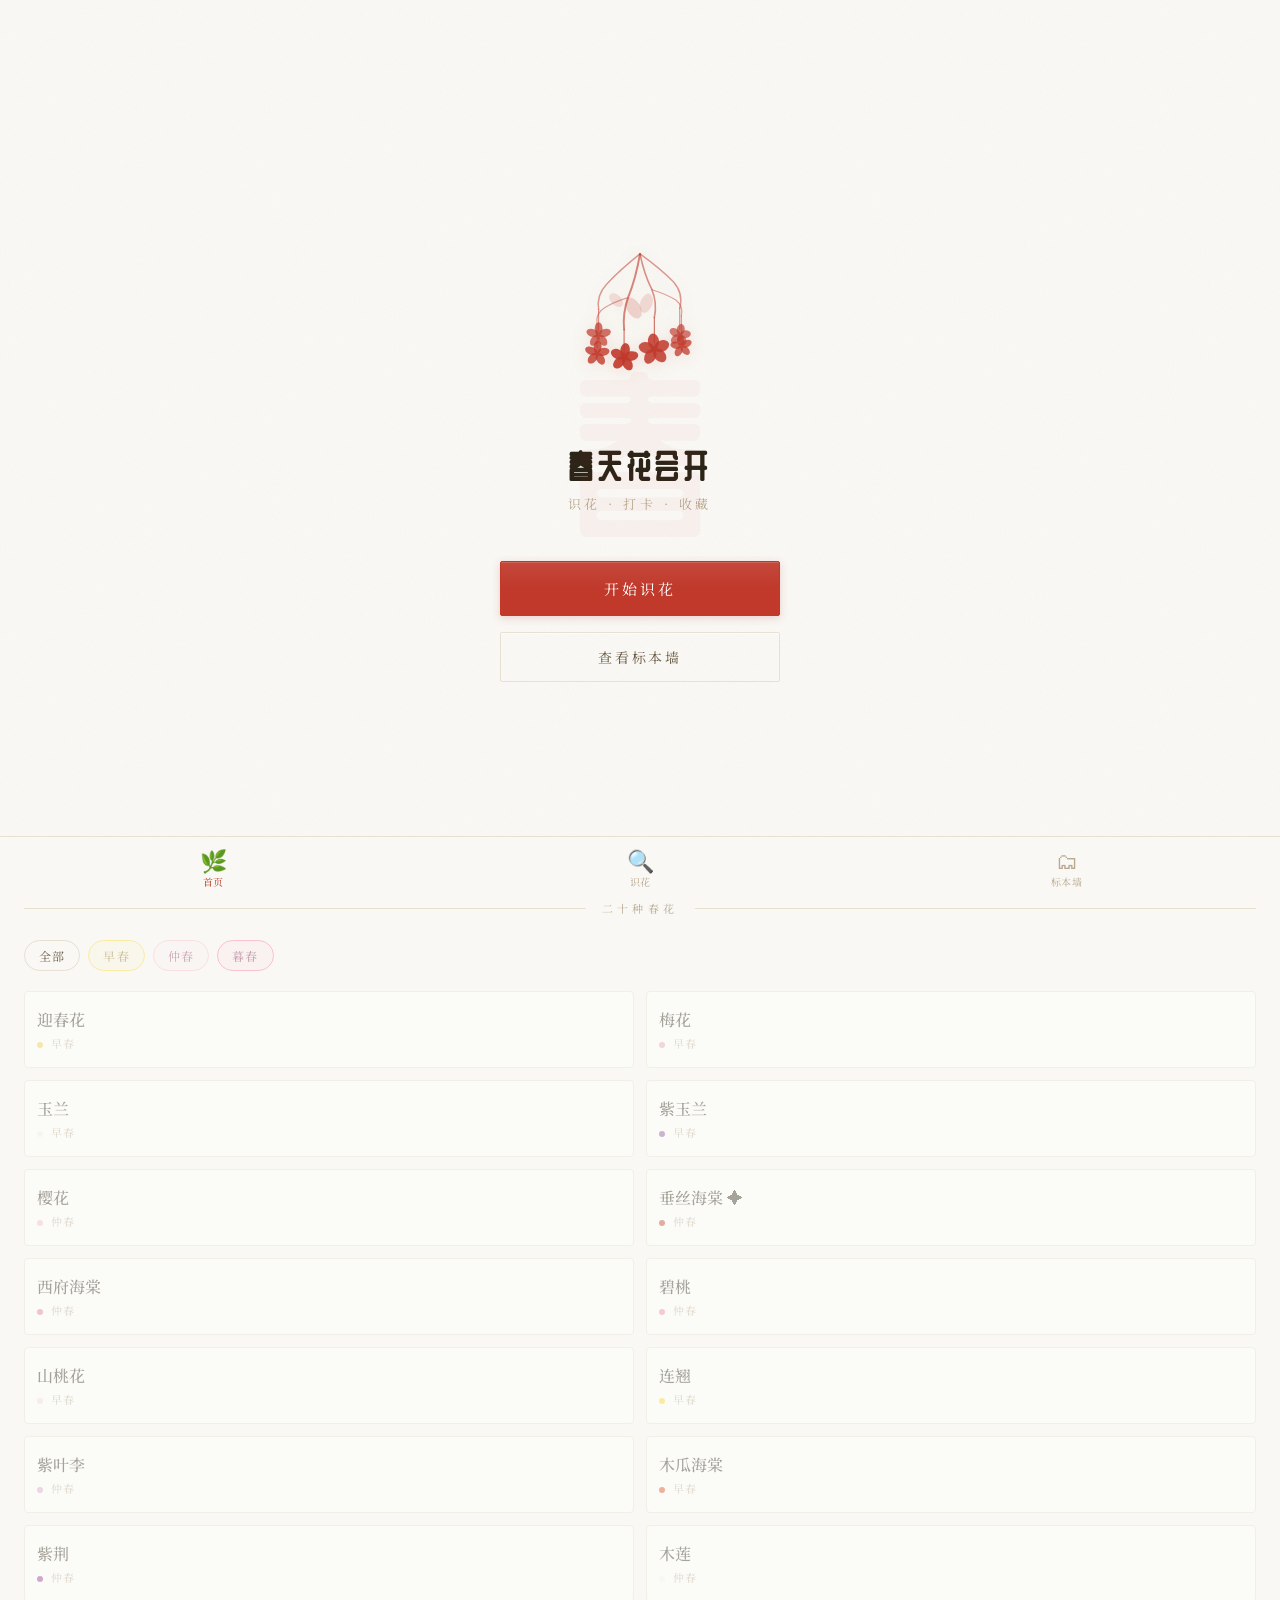
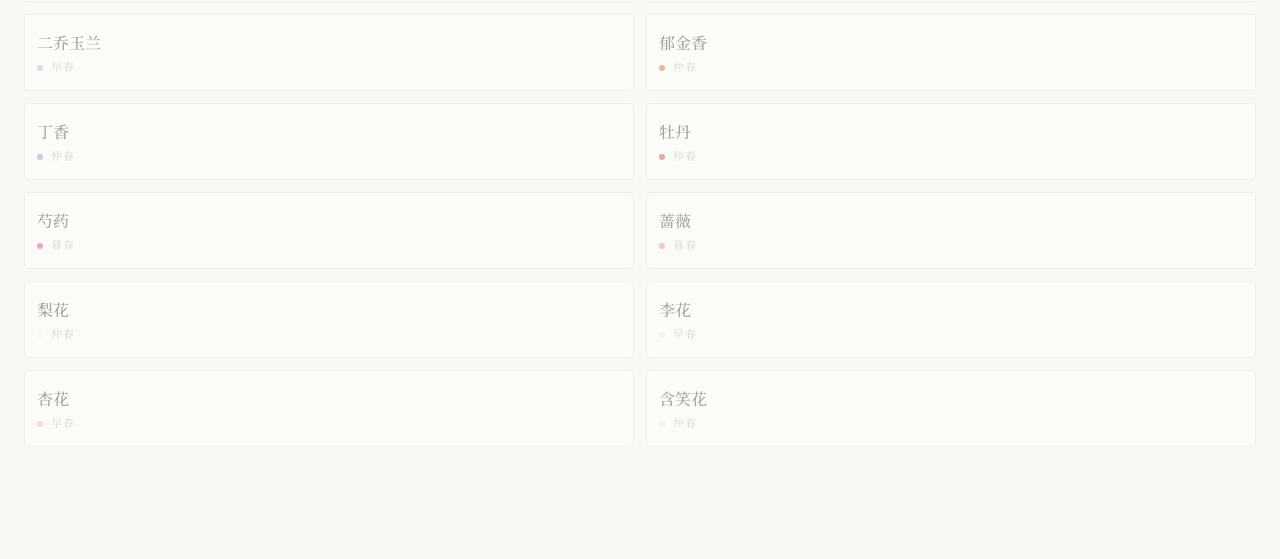
==== index.html @ 8986d491 "feat: PWA 支持 - manifest.json、service worker、图标规范" ====
<!DOCTYPE html>
<html lang="zh-CN">
<head>
  <meta charset="UTF-8">
  <meta name="viewport" content="width=device-width, initial-scale=1.0, maximum-scale=1.0, user-scalable=no">
  <meta name="theme-color" content="#F9F8F4">
  <meta name="apple-mobile-web-app-capable" content="yes">
  <meta name="apple-mobile-web-app-status-bar-style" content="default">
  <meta name="apple-mobile-web-app-title" content="二十四番">
  <meta name="application-name" content="二十四番">
  <meta name="mobile-web-app-capable" content="yes">
  <link rel="manifest" href="manifest.json">
  <link rel="apple-touch-icon" href="icons/icon-152.png">
  <link rel="apple-touch-icon" sizes="152x152" href="icons/icon-152.png">
  <link rel="apple-touch-icon" sizes="192x192" href="icons/icon-192.png">
  <link rel="icon" type="image/png" sizes="192x192" href="icons/icon-192.png">
  <link rel="icon" type="image/png" sizes="512x512" href="icons/icon-512.png">
  <title>二十四番</title>
  <link rel="stylesheet" href="styles/main.css">
  <script defer src="https://cloud.umami.is/script.js" data-website-id="66c2d899-3318-4ef9-ae7c-e3d984590244"></script>
</head>
<body>

  <!-- 加载页 -->
  <div id="loading-screen" class="loading-screen">
    <div id="loading-hero-svg"></div>
    <div class="loading-title">春天花会开</div>
    <div class="loading-sub">识花 · 打卡 · 收藏</div>
  </div>

  <!-- 弹窗遮罩 -->
  <div id="modal-overlay" class="modal-overlay">
    <div class="modal-sheet" id="modal-content">
    </div>
  </div>

  <!-- ===== 首页 ===== -->
  <div id="page-home" class="page active">

    <!-- Hero -->
    <div class="hero-section">
      <div class="hero-bg-text">春</div>
      <div class="hero-logo" id="hero-svg-wrap"></div>
      <h1 class="hero-title">春天花会开</h1>
      <p class="hero-subtitle">识花 · 打卡 · 收藏</p>
      <div class="hero-cta">
        <button class="btn-primary" onclick="startQuiz()">开始识花</button>
        <button class="btn-secondary" onclick="navigateTo('collection')">查看标本墙</button>
      </div>
    </div>

    <!-- 花卉速览 -->
    <div class="home-intro">
      <div class="section-divider">
        <span class="section-label">二十种春花</span>
      </div>

      <!-- 时期筛选 -->
      <div class="period-tags">
        <span class="period-tag early active" data-period="all" style="border-color:var(--border);color:var(--ink-light);background:transparent">全部</span>
        <span class="period-tag early active" data-period="early">早春</span>
        <span class="period-tag mid" data-period="mid">仲春</span>
        <span class="period-tag late" data-period="late">暮春</span>
      </div>

      <!-- 花卉卡片列表 -->
      <div class="flower-preview-list" id="flower-preview-list">
      </div>
    </div>

  </div>

  <!-- ===== 识别页 ===== -->
  <div id="page-quiz" class="page">

    <div class="quiz-header">
      <div class="quiz-header-title">识花向导</div>
      <div class="quiz-header-sub">根据特征，逐步锁定你遇见的花</div>
    </div>

    <div class="quiz-body" id="quiz-body">
      <div class="empty-hint">
        <div style="font-size:48px;margin-bottom:16px">🌸</div>
        点击首页「开始识花」开始
      </div>
    </div>

  </div>

  <!-- ===== 标本墙 ===== -->
  <div id="page-collection" class="page">

    <div class="collection-header">
      <div>
        <div class="collection-title">博物标本墙</div>
        <div class="collection-count">已遇见 <span id="unlocked-count">0</span> / 24 种春花</div>
      </div>
      <button class="ach-entry-btn" onclick="openAchievementsPanel()">
        <span>🏆</span><span>成就</span>
      </button>
    </div>

    <!-- 时期筛选 -->
    <div class="filter-bar">
      <button class="filter-btn active" data-filter="all" onclick="setCollectionFilter('all')">全部</button>
      <button class="filter-btn" data-filter="early" onclick="setCollectionFilter('early')">早春</button>
      <button class="filter-btn" data-filter="mid" onclick="setCollectionFilter('mid')">仲春</button>
      <button class="filter-btn" data-filter="late" onclick="setCollectionFilter('late')">暮春</button>
    </div>

    <!-- 标本格子墙 -->
    <div class="collection-grid" id="collection-grid">
    </div>

    <!-- PPBC 鸣谢 -->
    <div class="ppbc-credit">
      <div class="ppbc-credit-text">
        花卉图片来自 <a href="https://ppbc.iplant.cn" target="_blank" rel="noopener">中国植物图像库 PPBC</a>
      </div>
      <div class="ppbc-credit-authors">
        图片捐献者：李光敏、朱鑫鑫、宋鼎、薛凯、赵宏、周繇、刘军、徐晔春、刘冰 等
      </div>
      <div class="ppbc-credit-maker">Made with care by <span style="font-family:'Noto Serif SC',serif;letter-spacing:0.1em">luvlua</span></div>
    </div>

  </div>

  <!-- ===== 底部导航 ===== -->
  <nav class="nav-bar">
    <button class="nav-item active" data-page="home">
      <span class="nav-icon">🌿</span>
      <span class="nav-label">首页</span>
    </button>
    <button class="nav-item" data-page="quiz">
      <span class="nav-icon">🔍</span>
      <span class="nav-label">识花</span>
    </button>
    <button class="nav-item" data-page="collection">
      <span class="nav-icon">🗂</span>
      <span class="nav-label">标本墙</span>
    </button>
  </nav>

  <script src="data/flowers.js"></script>
  <script src="data/quiz.js"></script>
  <script src="data/achievements.js"></script>
  <script src="js/svgs.js"></script>
  <script src="js/app.js"></script>
  <script>
    if ('serviceWorker' in navigator) {
      window.addEventListener('load', () => {
        navigator.serviceWorker.register('/sw.js').catch(() => {});
      });
    }
  </script>

  <script>
    // 加载页 hero SVG
    document.getElementById('loading-hero-svg').innerHTML = createHeroSVG(true);
  </script>

</body>
</html>
---- styles/main.css ----
@import url('https://fonts.googleapis.com/css2?family=Noto+Serif+SC:wght@300;400;500;600&family=ZCOOL+QingKe+HuangYou&display=swap');

:root {
  --bg: #F9F8F4;
  --accent: #C0392B;
  --accent-light: #E8739A;
  --ink: #2C2416;
  --ink-light: #6B5B45;
  --ink-faint: #B8A990;
  --card-bg: #FFFFFF;
  --border: #E8E0D0;
  --spring-early: #F9D923;
  --spring-mid: #FFB7C5;
  --spring-late: #FF6B9D;
  --transition: 300ms ease;
}

* {
  margin: 0;
  padding: 0;
  box-sizing: border-box;
  -webkit-tap-highlight-color: transparent;
}

html, body {
  width: 100%;
  overflow-x: hidden;
  background: var(--bg);
  color: var(--ink);
  font-family: 'Noto Serif SC', 'Songti SC', 'SimSun', serif;
  min-height: 100vh;
}

/* 纸质纹理 */
body::before {
  content: '';
  position: fixed;
  inset: 0;
  background-image:
    url("data:image/svg+xml,%3Csvg xmlns='http://www.w3.org/2000/svg' width='300' height='300'%3E%3Cfilter id='noise'%3E%3CfeTurbulence type='fractalNoise' baseFrequency='0.65' numOctaves='3' stitchTiles='stitch'/%3E%3CfeColorMatrix type='saturate' values='0'/%3E%3C/filter%3E%3Crect width='300' height='300' filter='url(%23noise)' opacity='0.04'/%3E%3C/svg%3E");
  pointer-events: none;
  z-index: 0;
  opacity: 0.6;
}

/* ===== PAGES ===== */
.page {
  display: none;
  min-height: 100vh;
  animation: fadeIn var(--transition);
}

.page.active {
  display: block;
}

@keyframes fadeIn {
  from { opacity: 0; transform: translateY(8px); }
  to { opacity: 1; transform: translateY(0); }
}

/* ===== NAV ===== */
.nav-bar {
  position: fixed;
  bottom: 0;
  left: 0;
  right: 0;
  height: 64px;
  background: rgba(249, 248, 244, 0.95);
  backdrop-filter: blur(12px);
  border-top: 1px solid var(--border);
  display: flex;
  align-items: stretch;
  z-index: 100;
}

.nav-item {
  flex: 1;
  display: flex;
  flex-direction: column;
  align-items: center;
  justify-content: center;
  gap: 3px;
  cursor: pointer;
  color: var(--ink-faint);
  transition: color var(--transition);
  padding: 8px 0;
  border: none;
  background: none;
  font-family: inherit;
}

.nav-item.active {
  color: var(--accent);
}

.nav-icon {
  font-size: 22px;
  line-height: 1;
}

.nav-label {
  font-size: 10px;
  letter-spacing: 0.05em;
}

/* ===== HOME PAGE ===== */
#page-home {
  padding-bottom: 80px;
}

.hero-section {
  min-height: 100vh;
  display: flex;
  flex-direction: column;
  align-items: center;
  justify-content: center;
  padding: 60px 32px 40px;
  position: relative;
  overflow: hidden;
}

.hero-bg-text {
  position: absolute;
  font-size: 180px;
  color: rgba(192, 57, 43, 0.04);
  font-family: 'ZCOOL QingKe HuangYou', serif;
  user-select: none;
  pointer-events: none;
  line-height: 1;
  top: 50%;
  left: 50%;
  transform: translate(-50%, -50%);
  white-space: nowrap;
}

.hero-logo {
  margin-bottom: 32px;
}

.hero-title {
  font-size: 32px;
  font-weight: 600;
  letter-spacing: 0.15em;
  color: var(--ink);
  text-align: center;
  margin-bottom: 12px;
  font-family: 'ZCOOL QingKe HuangYou', 'Noto Serif SC', serif;
}

.hero-subtitle {
  font-size: 13px;
  color: var(--ink-faint);
  letter-spacing: 0.3em;
  text-align: center;
  margin-bottom: 48px;
}

.hero-cta {
  display: flex;
  gap: 16px;
  flex-direction: column;
  width: 100%;
  max-width: 280px;
}

.btn-primary {
  background: var(--accent);
  color: white;
  border: 1.5px solid var(--accent);
  padding: 16px 32px;
  font-size: 15px;
  letter-spacing: 0.2em;
  font-family: 'Noto Serif SC', serif;
  cursor: pointer;
  border-radius: 2px;
  transition: all var(--transition);
  text-align: center;
  box-shadow: inset 0 1px 0 rgba(255,255,255,0.15), 0 2px 8px rgba(192,57,43,0.2);
  position: relative;
  overflow: hidden;
}

.btn-primary::after {
  content: '';
  position: absolute;
  inset: 0;
  background: linear-gradient(180deg, rgba(255,255,255,0.08) 0%, transparent 50%);
  pointer-events: none;
}

.btn-primary:active {
  opacity: 0.85;
  transform: scale(0.98);
  box-shadow: 0 1px 2px rgba(192,57,43,0.2);
}

.btn-secondary {
  background: transparent;
  color: var(--ink-light);
  border: 1px solid var(--border);
  padding: 14px 32px;
  font-size: 14px;
  letter-spacing: 0.2em;
  font-family: 'Noto Serif SC', serif;
  cursor: pointer;
  border-radius: 2px;
  transition: all var(--transition);
  text-align: center;
  box-shadow: inset 0 1px 0 rgba(255,255,255,0.6);
}

.btn-secondary:active {
  background: var(--border);
}

.home-intro {
  padding: 0 24px 32px;
}

.section-divider {
  display: flex;
  align-items: center;
  gap: 16px;
  margin-bottom: 24px;
}

.section-divider::before,
.section-divider::after {
  content: '';
  flex: 1;
  height: 1px;
  background: var(--border);
}

.section-label {
  font-size: 11px;
  letter-spacing: 0.4em;
  color: var(--ink-faint);
}

.period-tags {
  display: flex;
  gap: 8px;
  flex-wrap: wrap;
  margin-bottom: 20px;
}

.period-tag {
  padding: 6px 14px;
  border-radius: 20px;
  font-size: 12px;
  letter-spacing: 0.1em;
  border: 1px solid;
  cursor: pointer;
  transition: all var(--transition);
}

.period-tag.early {
  color: #8B6914;
  border-color: #F9D923;
  background: rgba(249, 217, 35, 0.1);
}

.period-tag.mid {
  color: #8B3060;
  border-color: #FFB7C5;
  background: rgba(255, 183, 197, 0.1);
}

.period-tag.late {
  color: #7B1547;
  border-color: #FF6B9D;
  background: rgba(255, 107, 157, 0.1);
}

.period-tag.active {
  opacity: 1;
}

.period-tag:not(.active) {
  opacity: 0.4;
}

.flower-preview-list {
  display: grid;
  grid-template-columns: 1fr 1fr;
  gap: 12px;
}

.flower-preview-card {
  background: var(--card-bg);
  border: 1px solid var(--border);
  border-radius: 4px;
  padding: 16px 12px;
  cursor: pointer;
  transition: all var(--transition);
  position: relative;
  overflow: hidden;
}

.flower-preview-card::before {
  content: '';
  position: absolute;
  top: 0;
  left: 0;
  right: 0;
  height: 3px;
  background: var(--flower-color, var(--accent));
  opacity: 0;
  transition: opacity var(--transition);
}

.flower-preview-card:active {
  transform: scale(0.97);
}

.flower-preview-card:active::before {
  opacity: 1;
}

.flower-preview-name {
  font-size: 16px;
  font-weight: 500;
  margin-bottom: 4px;
  color: var(--ink);
}

.flower-preview-period {
  font-size: 11px;
  color: var(--ink-faint);
  letter-spacing: 0.1em;
}

.flower-preview-dot {
  width: 6px;
  height: 6px;
  border-radius: 50%;
  background: var(--flower-color, var(--ink-faint));
  display: inline-block;
  margin-right: 4px;
  vertical-align: middle;
}

.flower-preview-locked {
  opacity: 0.4;
}

.flower-preview-unlocked .flower-preview-name {
  color: var(--accent);
}

/* ===== QUIZ PAGE ===== */
#page-quiz {
  padding-bottom: 80px;
}

.quiz-header {
  padding: 56px 24px 24px;
  text-align: center;
  border-bottom: 1px solid var(--border);
  margin-bottom: 0;
}

.quiz-header-title {
  font-size: 18px;
  font-weight: 500;
  letter-spacing: 0.15em;
  color: var(--ink);
  margin-bottom: 6px;
}

.quiz-header-sub {
  font-size: 12px;
  color: var(--ink-faint);
  letter-spacing: 0.2em;
}

.quiz-body {
  padding: 32px 24px;
}

.quiz-progress {
  display: flex;
  gap: 4px;
  margin-bottom: 32px;
  justify-content: center;
}

.quiz-progress-dot {
  width: 6px;
  height: 6px;
  border-radius: 50%;
  background: var(--border);
  transition: background var(--transition);
}

.quiz-progress-dot.done {
  background: var(--accent);
}

.quiz-question-wrap {
  animation: slideUp 300ms ease;
}

@keyframes slideUp {
  from { opacity: 0; transform: translateY(16px); }
  to { opacity: 1; transform: translateY(0); }
}

.quiz-step-num {
  font-size: 11px;
  color: var(--accent);
  letter-spacing: 0.3em;
  margin-bottom: 12px;
}

.quiz-question {
  font-size: 20px;
  font-weight: 400;
  line-height: 1.6;
  color: var(--ink);
  margin-bottom: 28px;
  letter-spacing: 0.05em;
}

.quiz-options {
  display: flex;
  flex-direction: column;
  gap: 10px;
}

.quiz-option {
  background: var(--card-bg);
  border: 1px solid var(--border);
  border-radius: 4px;
  padding: 16px 18px;
  cursor: pointer;
  transition: all var(--transition);
  text-align: left;
  font-family: 'Noto Serif SC', serif;
  font-size: 14px;
  color: var(--ink-light);
  line-height: 1.5;
  letter-spacing: 0.03em;
  width: 100%;
}

.quiz-option:active {
  background: rgba(192, 57, 43, 0.06);
  border-color: var(--accent);
  color: var(--accent);
}

.quiz-option-icon {
  display: inline-block;
  width: 20px;
  height: 20px;
  border-radius: 50%;
  border: 1px solid var(--border);
  font-size: 11px;
  text-align: center;
  line-height: 20px;
  margin-right: 10px;
  color: var(--ink-faint);
  flex-shrink: 0;
}

.quiz-option-content {
  display: flex;
  align-items: flex-start;
  gap: 0;
}

.quiz-back-btn {
  margin-top: 24px;
  background: none;
  border: none;
  color: var(--ink-faint);
  font-size: 13px;
  cursor: pointer;
  font-family: 'Noto Serif SC', serif;
  letter-spacing: 0.1em;
  padding: 8px 0;
  display: flex;
  align-items: center;
  gap: 6px;
}

/* ===== RESULT CARD ===== */
.result-card {
  animation: slideUp 300ms ease;
  padding: 0 24px 32px;
}

.result-flower-hero {
  background: var(--card-bg);
  border: 1px solid var(--border);
  border-radius: 6px;
  padding: 32px 24px;
  margin-bottom: 16px;
  text-align: center;
  position: relative;
  overflow: hidden;
}

.result-flower-hero::after {
  content: '';
  position: absolute;
  bottom: 0;
  left: 0;
  right: 0;
  height: 4px;
  background: var(--result-color, var(--accent));
}

.result-svg-wrap {
  margin: 0 auto 20px;
  width: 120px;
  height: 120px;
}

.result-name {
  font-size: 28px;
  font-weight: 600;
  color: var(--ink);
  letter-spacing: 0.2em;
  margin-bottom: 8px;
  font-family: 'ZCOOL QingKe HuangYou', serif;
}

.result-period-badge {
  display: inline-block;
  padding: 3px 12px;
  border-radius: 20px;
  font-size: 11px;
  letter-spacing: 0.15em;
  border: 1px solid;
  margin-bottom: 20px;
}

.result-story {
  font-size: 14px;
  line-height: 1.9;
  color: var(--ink-light);
  text-align: left;
}

.result-actions {
  display: flex;
  flex-direction: column;
  gap: 10px;
}

.btn-checkin {
  background: var(--accent);
  color: white;
  border: none;
  padding: 16px;
  font-size: 15px;
  letter-spacing: 0.2em;
  font-family: 'Noto Serif SC', serif;
  cursor: pointer;
  border-radius: 2px;
  transition: all var(--transition);
  width: 100%;
}

.btn-checkin.checked {
  background: #6B5B45;
}

.btn-checkin:active {
  opacity: 0.85;
}

.btn-restart {
  background: transparent;
  color: var(--ink-light);
  border: 1px solid var(--border);
  padding: 14px;
  font-size: 14px;
  letter-spacing: 0.15em;
  font-family: 'Noto Serif SC', serif;
  cursor: pointer;
  border-radius: 2px;
  transition: all var(--transition);
  width: 100%;
}

/* ===== COLLECTION WALL ===== */
#page-collection {
  padding-bottom: 80px;
  background: var(--bg);
}

.collection-header {
  padding: 56px 20px 16px;
  border-bottom: none;
  display: flex;
  align-items: flex-end;
  justify-content: space-between;
  gap: 12px;
}

.collection-title {
  font-size: 22px;
  font-weight: 400;
  letter-spacing: 0.25em;
  color: var(--ink);
  margin-bottom: 4px;
  font-family: 'Noto Serif SC', serif;
}

.collection-count {
  font-size: 11px;
  color: var(--ink-faint);
  letter-spacing: 0.12em;
  font-family: 'Noto Serif SC', serif;
}

.collection-count span {
  color: var(--accent);
  font-weight: 500;
}

.collection-grid {
  display: grid;
  grid-template-columns: repeat(3, 1fr);
  gap: 16px;
  padding: 16px 16px 8px;
  background: transparent;
  margin-top: 0;
}

/* 博物志标本卡 */
.specimen-cell {
  background: var(--card-bg);
  aspect-ratio: 3/4;
  display: flex;
  flex-direction: column;
  align-items: center;
  justify-content: flex-end;
  cursor: pointer;
  position: relative;
  overflow: hidden;
  border-radius: 6px;
  border: 1px solid #EEEEEE;
  box-shadow: 0 2px 8px rgba(60,40,10,0.07), 0 1px 2px rgba(60,40,10,0.05);
  transition: transform 180ms ease, box-shadow 180ms ease;
}

.specimen-cell:hover {
  transform: translateY(-3px);
  box-shadow: 0 8px 24px rgba(60,40,10,0.13), 0 2px 6px rgba(60,40,10,0.08);
}

.specimen-cell:active {
  transform: scale(0.97) translateY(0);
  box-shadow: 0 1px 3px rgba(60,40,10,0.08);
}

/* 未遇见：低饱和图片 + 轻微暗化 */
.specimen-cell:not(.unlocked) .specimen-photo {
  filter: grayscale(80%) brightness(0.88) contrast(0.9);
  opacity: 0.55;
}

/* 已遇见：彩色亮图 */
.specimen-cell.unlocked .specimen-photo {
  filter: none;
  opacity: 1;
}

/* 标本卡底部花名条 */
.specimen-name-bar {
  width: 100%;
  padding: 6px 0 7px;
  text-align: center;
  background: rgba(255,255,255,0.88);
  backdrop-filter: blur(4px);
  position: relative;
  z-index: 2;
  flex-shrink: 0;
}

.specimen-name {
  font-size: 11px;
  color: var(--ink-light);
  letter-spacing: 0.12em;
  font-family: 'Noto Serif SC', serif;
  font-weight: 400;
}

.specimen-cell:not(.unlocked) .specimen-name {
  color: var(--ink-faint);
  opacity: 0.7;
}

/* 已遇见印章覆盖层 */
.specimen-cell.unlocked .stamp-overlay {
  position: absolute;
  bottom: 30px;
  right: 6px;
  z-index: 3;
  opacity: 0.82;
  pointer-events: none;
}

.specimen-svg-wrap {
  position: absolute;
  inset: 0;
  width: 100%;
  height: 100%;
  display: flex;
  align-items: center;
  justify-content: center;
}

@keyframes stampIn {
  0% { opacity: 0; transform: scale(1.4) rotate(-5deg); }
  60% { transform: scale(0.95) rotate(2deg); }
  100% { opacity: 1; transform: scale(1) rotate(0deg); }
}

/* ===== 3D 翻转过渡层 ===== */
#flip-overlay {
  position: fixed;
  inset: 0;
  z-index: 190;
  pointer-events: none;
  perspective: 900px;
  overflow: hidden;
}

.flip-card {
  position: absolute;
  transform-origin: center center;
  border-radius: 8px;
  overflow: hidden;
  backface-visibility: hidden;
  will-change: transform, opacity;
}

/* ===== 水墨晕染解锁效果 ===== */
.ink-wash-ripple {
  position: absolute;
  border-radius: 50%;
  pointer-events: none;
  transform: scale(0);
  opacity: 0.72;
  animation: inkWash 900ms cubic-bezier(0.22, 0.61, 0.36, 1) forwards;
  z-index: 4;
}

@keyframes inkWash {
  0%   { transform: scale(0); opacity: 0.85; filter: blur(0px); }
  60%  { opacity: 0.55; filter: blur(2px); }
  100% { transform: scale(3.5); opacity: 0; filter: blur(8px); }
}

/* ===== MAGAZINE DETAIL MODAL ===== */
.modal-overlay {
  position: fixed;
  inset: 0;
  background: rgba(36, 28, 16, 0.55);
  z-index: 200;
  display: flex;
  align-items: flex-end;
  opacity: 0;
  pointer-events: none;
  transition: opacity 320ms ease;
  backdrop-filter: blur(12px) saturate(0.7);
  -webkit-backdrop-filter: blur(12px) saturate(0.7);
}

.modal-overlay.active {
  opacity: 1;
  pointer-events: all;
}

.modal-sheet {
  background: var(--bg);
  width: 100%;
  border-radius: 20px 20px 0 0;
  padding: 0 0 env(safe-area-inset-bottom, 24px);
  transform: translateY(100%);
  transition: transform 380ms cubic-bezier(0.32, 0.72, 0, 1);
  max-height: 92vh;
  overflow-y: auto;
  overflow-x: hidden;
}

.modal-overlay.active .modal-sheet {
  transform: translateY(0);
}

.modal-handle {
  width: 36px;
  height: 4px;
  background: var(--border);
  border-radius: 2px;
  margin: 12px auto 0;
}

/* 杂志页：顶部大图区 */
.modal-hero-band {
  position: relative;
  width: 100%;
  min-height: 220px;
  display: flex;
  align-items: center;
  justify-content: center;
  overflow: hidden;
  margin-bottom: 0;
}

.modal-hero-bg {
  position: absolute;
  inset: 0;
  background: var(--modal-accent-bg, rgba(192,57,43,0.06));
}

.modal-hero-photo {
  width: 100%;
  height: 220px;
  object-fit: cover;
  display: block;
  position: relative;
  z-index: 1;
  transition: filter 600ms ease;
}

.modal-hero-photo--locked {
  filter: grayscale(100%) brightness(0.85);
}

.modal-hero-photo-placeholder {
  position: relative;
  z-index: 1;
  padding: 24px 0 12px;
}

/* 花名 Hero 悬浮层 */
.modal-title-band {
  position: relative;
  padding: 20px 24px 16px;
  border-bottom: 1px solid var(--border);
}

.modal-title-row {
  display: flex;
  align-items: flex-end;
  justify-content: space-between;
  gap: 12px;
}

.modal-flower-name {
  font-size: 30px;
  font-weight: 600;
  letter-spacing: 0.18em;
  color: var(--ink);
  font-family: 'ZCOOL QingKe HuangYou', serif;
  line-height: 1;
}

.modal-hero-flag {
  font-size: 9px;
  letter-spacing: 0.3em;
  color: white;
  background: var(--accent);
  padding: 3px 8px;
  border-radius: 1px;
  white-space: nowrap;
  margin-bottom: 4px;
}

.modal-alias {
  font-size: 11px;
  color: var(--ink-faint);
  letter-spacing: 0.15em;
  margin-top: 5px;
}

.modal-period-pill {
  display: inline-block;
  padding: 4px 12px;
  border-radius: 20px;
  font-size: 11px;
  letter-spacing: 0.15em;
  border: 1px solid;
  margin-top: 8px;
}

/* 杂志内容区 */
.modal-content-body {
  padding: 0 24px 32px;
}

.modal-section {
  padding: 20px 0;
  border-bottom: 1px solid rgba(184,169,144,0.25);
}

.modal-section:last-child {
  border-bottom: none;
}

.modal-section-label {
  font-size: 9px;
  letter-spacing: 0.5em;
  color: var(--accent);
  text-transform: uppercase;
  margin-bottom: 10px;
  display: flex;
  align-items: center;
  gap: 8px;
}

.modal-section-label::after {
  content: '';
  flex: 1;
  height: 1px;
  background: rgba(192,57,43,0.2);
}

.modal-story {
  font-size: 15px;
  line-height: 2;
  color: var(--ink-light);
  font-style: italic;
  letter-spacing: 0.04em;
}

.modal-info-grid {
  display: grid;
  grid-template-columns: 1fr 1fr;
  gap: 12px;
}

.modal-info-item {
  background: rgba(184,169,144,0.1);
  border: 1px solid var(--border);
  border-radius: 4px;
  padding: 12px 14px;
}

.modal-info-label {
  font-size: 9px;
  letter-spacing: 0.35em;
  color: var(--ink-faint);
  margin-bottom: 5px;
}

.modal-info-value {
  font-size: 12px;
  color: var(--ink-light);
  line-height: 1.6;
  letter-spacing: 0.03em;
}

.modal-info-full {
  background: rgba(184,169,144,0.1);
  border: 1px solid var(--border);
  border-radius: 4px;
  padding: 14px 16px;
  margin-top: 10px;
}

.modal-literature-text {
  font-size: 13px;
  color: var(--ink-light);
  line-height: 1.9;
  border-left: 2px solid var(--accent);
  padding-left: 14px;
  letter-spacing: 0.04em;
}

.modal-section--distinction {
  background: rgba(46,109,164,0.04);
  border-radius: 4px;
  margin-left: -4px;
  margin-right: -4px;
  padding: 0 4px;
}

.modal-distinction-text {
  font-size: 13px;
  color: var(--ink-light);
  line-height: 1.9;
  border-left: 2px solid #2E6DA4;
  padding-left: 14px;
  letter-spacing: 0.04em;
}

.modal-checkin-row {
  padding: 16px 24px 0;
  display: flex;
  flex-direction: column;
  gap: 10px;
}

/* 已打卡状态行 */
.modal-stamp-row {
  display: flex;
  align-items: center;
  gap: 16px;
  padding: 16px;
  background: rgba(192,57,43,0.04);
  border: 1px solid rgba(192,57,43,0.15);
  border-radius: 4px;
  margin: 0 24px;
}

/* ===== HERO SVG (垂丝海棠 line art) ===== */
.hero-svg {
  filter: drop-shadow(0 2px 8px rgba(192, 57, 43, 0.15));
}

/* ===== STAMP ===== */
.stamp-circle {
  fill: none;
  stroke: var(--accent);
  stroke-width: 1.5;
  stroke-dasharray: 4 2;
  opacity: 0.75;
}

.stamp-text {
  fill: var(--accent);
  font-family: 'Noto Serif SC', serif;
  font-size: 8px;
  opacity: 0.75;
}

/* 标本格子：印章右下角定位 */
.specimen-cell {
  position: relative;
}

.stamp-overlay {
  position: absolute;
  bottom: 4px;
  right: 4px;
  top: auto;
  left: auto;
  display: flex;
  align-items: flex-end;
  justify-content: flex-end;
  opacity: 0;
  transition: opacity var(--transition);
  width: 36px;
  height: 36px;
}

.specimen-cell.unlocked .stamp-overlay {
  opacity: 1;
  animation: stampIn 400ms cubic-bezier(0.34, 1.56, 0.64, 1);
}

/* ===== PHOTO FRAME in specimen ===== */
.specimen-photo {
  width: 48px;
  height: 48px;
  object-fit: cover;
  border-radius: 2px;
  display: block;
  filter: grayscale(100%) opacity(0.55);
  transition: filter 500ms ease;
}

.specimen-cell.unlocked .specimen-photo {
  filter: grayscale(0%) opacity(1);
}

/* ===== PERIOD FILTER BAR ===== */
.filter-bar {
  display: flex;
  gap: 0;
  padding: 12px 24px;
  border-bottom: 1px solid var(--border);
}

.filter-btn {
  flex: 1;
  padding: 8px 4px;
  border: none;
  background: none;
  font-family: 'Noto Serif SC', serif;
  font-size: 12px;
  letter-spacing: 0.1em;
  color: var(--ink-faint);
  cursor: pointer;
  border-bottom: 2px solid transparent;
  transition: all var(--transition);
}

.filter-btn.active {
  color: var(--accent);
  border-bottom-color: var(--accent);
}

/* ===== SCROLLBAR ===== */
::-webkit-scrollbar {
  width: 0;
}

/* ===== UTILITIES ===== */
.text-accent { color: var(--accent); }
.text-faint { color: var(--ink-faint); }

.fade-in {
  animation: fadeIn var(--transition);
}

/* ===== LOADING SCREEN ===== */
.loading-screen {
  position: fixed;
  inset: 0;
  background: var(--bg);
  display: flex;
  flex-direction: column;
  align-items: center;
  justify-content: center;
  z-index: 999;
  transition: opacity 600ms ease;
}

.loading-screen.hide {
  opacity: 0;
  pointer-events: none;
}

.loading-title {
  font-size: 24px;
  letter-spacing: 0.3em;
  color: var(--ink);
  margin-top: 24px;
  font-family: 'ZCOOL QingKe HuangYou', serif;
}

.loading-sub {
  font-size: 11px;
  color: var(--ink-faint);
  letter-spacing: 0.4em;
  margin-top: 8px;
}

/* ===== EMPTY STATE ===== */
.empty-hint {
  text-align: center;
  padding: 48px 24px;
  color: var(--ink-faint);
  font-size: 13px;
  letter-spacing: 0.1em;
  line-height: 2;
}

/* ===== ACHIEVEMENT BOOKMARK ===== */
.achievement-toast {
  position: fixed;
  top: 0;
  left: 50%;
  transform: translateX(-50%) translateY(-100%);
  z-index: 999;
  background: linear-gradient(160deg, #fffdf4 0%, #fdf5d8 100%);
  border: 1px solid #D4AA20;
  border-top: none;
  border-radius: 0 0 12px 12px;
  padding: 20px 20px 16px;
  width: 260px;
  box-shadow: 0 8px 32px rgba(44,36,22,0.22), 0 2px 8px rgba(212,170,20,0.18);
  transition: transform 480ms cubic-bezier(0.34, 1.26, 0.64, 1);
  cursor: pointer;
}

/* 书签底部锯齿装饰 */
.achievement-toast::after {
  content: '';
  display: block;
  position: absolute;
  bottom: -8px;
  left: 0;
  right: 0;
  height: 8px;
  background:
    radial-gradient(circle at 8px 0, transparent 8px, #D4AA20 8px, #D4AA20 9px, transparent 9px),
    radial-gradient(circle at 8px 0, transparent 7px, #fffdf4 7px);
  background-size: 16px 8px;
  background-repeat: repeat-x;
}

.achievement-toast.show {
  transform: translateX(-50%) translateY(0);
}

/* 书签顶部金线 */
.achievement-toast::before {
  content: '';
  display: block;
  height: 3px;
  background: linear-gradient(90deg, #D4AA20, #F0D060, #D4AA20);
  margin: -20px -20px 14px;
  border-radius: 0;
}

.ach-toast-icon {
  font-size: 28px;
  text-align: center;
  margin-bottom: 8px;
  filter: drop-shadow(0 2px 4px rgba(212,170,20,0.3));
}

.ach-toast-body {
  text-align: center;
}

.ach-toast-tag {
  font-size: 8px;
  letter-spacing: 0.45em;
  color: #D4AA20;
  margin-bottom: 5px;
  font-family: 'Noto Serif SC', serif;
}

.ach-toast-title {
  font-size: 16px;
  font-weight: 400;
  color: var(--ink);
  letter-spacing: 0.18em;
  font-family: 'Noto Serif SC', serif;
  margin-bottom: 6px;
}

.ach-toast-desc {
  font-size: 11px;
  color: var(--ink-faint);
  letter-spacing: 0.08em;
  line-height: 1.7;
}

.ach-toast-hint {
  font-size: 9px;
  color: #D4AA20;
  margin-top: 10px;
  letter-spacing: 0.2em;
  opacity: 0.7;
}

/* ===== PETAL PARTICLES ===== */
.petal-canvas {
  position: fixed;
  inset: 0;
  pointer-events: none;
  z-index: 1;
  opacity: 0;
  transition: opacity 600ms ease;
}

.petal-canvas.active {
  opacity: 1;
}

/* ===== ACHIEVEMENT PANEL ===== */
.ach-panel-header {
  padding: 28px 24px 20px;
  border-bottom: 0.5px solid var(--border);
}

.ach-panel-title {
  font-size: 20px;
  font-weight: 400;
  letter-spacing: 0.3em;
  color: var(--ink);
  font-family: 'Noto Serif SC', serif;
  margin-bottom: 6px;
}

.ach-panel-sub {
  font-size: 11px;
  color: var(--ink-faint);
  letter-spacing: 0.2em;
  font-family: 'Noto Serif SC', serif;
}

.ach-list {
  padding: 4px 0;
}

.ach-row {
  display: flex;
  align-items: flex-start;
  gap: 16px;
  padding: 16px 24px;
  border-bottom: 0.5px solid rgba(184,169,144,0.15);
  transition: background var(--transition);
}

.ach-row:last-child {
  border-bottom: none;
}

.ach-row.locked {
  opacity: 0.5;
}

/* 汉字徽章（替代emoji） */
.ach-badge {
  flex-shrink: 0;
  width: 40px;
  height: 40px;
  border: 0.5px solid;
  border-radius: 4px;
  display: flex;
  align-items: center;
  justify-content: center;
  font-size: 13px;
  font-family: 'Noto Serif SC', serif;
  font-weight: 400;
  letter-spacing: 0;
  background: transparent;
}

.ach-row.locked .ach-badge {
  border-color: #DEDAD6 !important;
  color: #DEDAD6 !important;
}

.ach-info {
  flex: 1;
  min-width: 0;
}

.ach-title-row {
  display: flex;
  align-items: center;
  gap: 8px;
  margin-bottom: 4px;
}

.ach-title {
  font-size: 14px;
  font-weight: 400;
  letter-spacing: 0.12em;
  font-family: 'Noto Serif SC', serif;
}

.ach-rarity-tag {
  font-size: 8px;
  letter-spacing: 0.3em;
  padding: 1px 6px;
  border-radius: 2px;
  border: 0.5px solid;
  white-space: nowrap;
  font-family: 'Noto Serif SC', serif;
}

.ach-desc {
  font-size: 11px;
  color: var(--ink-faint);
  line-height: 1.7;
  letter-spacing: 0.05em;
  margin-bottom: 6px;
}

.ach-progress-bar {
  height: 1px;
  background: var(--border);
  border-radius: 1px;
  overflow: hidden;
  margin-top: 6px;
}

.ach-progress-fill {
  height: 100%;
  border-radius: 1px;
  transition: width 800ms ease;
  opacity: 0.6;
}

/* ===== PPBC CREDIT ===== */
.ppbc-credit {
  padding: 20px 24px 32px;
  text-align: center;
  border-top: 1px solid var(--border);
  margin-top: 8px;
}

.ppbc-credit-text {
  font-size: 11px;
  color: var(--ink-faint);
  letter-spacing: 0.08em;
  margin-bottom: 4px;
}

.ppbc-credit-text a {
  color: var(--ink-light);
  text-decoration: none;
  border-bottom: 1px solid var(--border);
}

.ppbc-credit-text a:active {
  opacity: 0.7;
}

.ppbc-credit-authors {
  font-size: 10px;
  color: var(--ink-faint);
  letter-spacing: 0.06em;
  opacity: 0.7;
}

.ppbc-credit-maker {
  font-size: 10px;
  color: var(--ink-faint);
  letter-spacing: 0.12em;
  margin-top: 8px;
  opacity: 0.55;
}

/* ===== ACHIEVEMENT ENTRY in collection header ===== */
.ach-entry-btn {
  display: flex;
  align-items: center;
  gap: 6px;
  padding: 6px 12px;
  border: 1px solid var(--border);
  border-radius: 20px;
  background: transparent;
  font-size: 11px;
  color: var(--ink-light);
  letter-spacing: 0.15em;
  font-family: 'Noto Serif SC', serif;
  cursor: pointer;
  transition: all var(--transition);
}

.ach-entry-btn:active {
  background: var(--border);
}
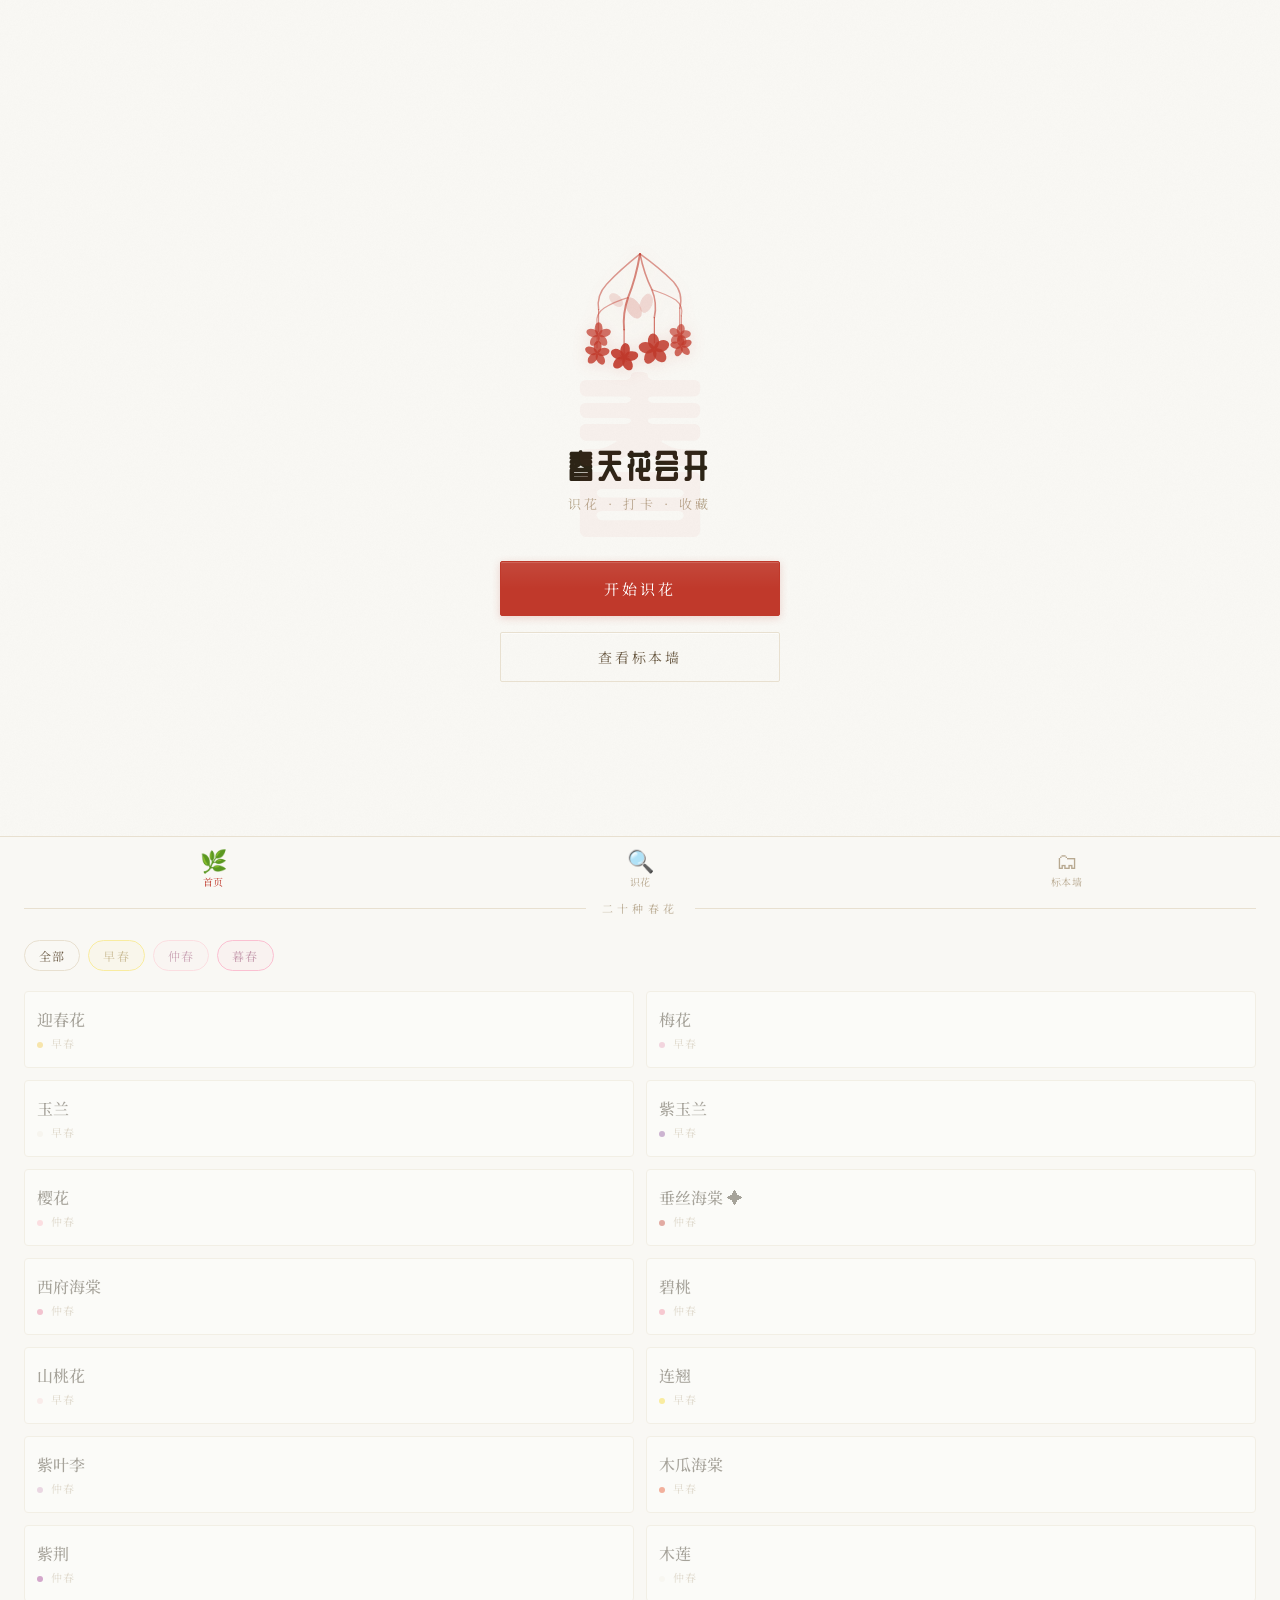
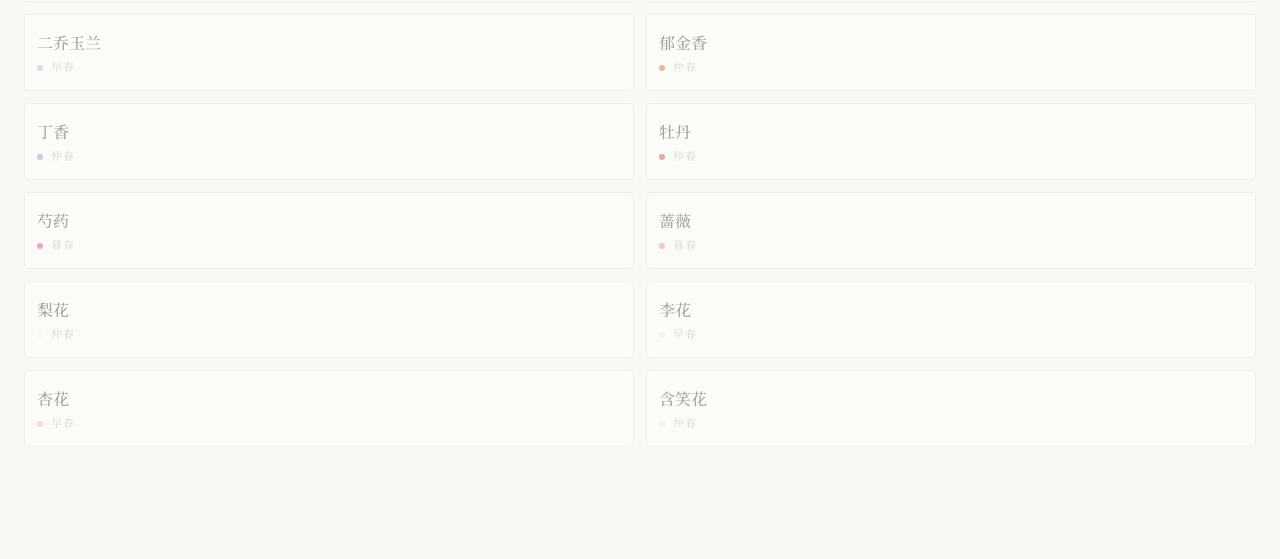
==== commit bdeb1a82: "feat: 添加 PWA 图标（8种尺寸），应用名改为「春天花会开」" ====
--- a/index.html
+++ b/index.html
@@ -6,8 +6,8 @@
   <meta name="theme-color" content="#F9F8F4">
   <meta name="apple-mobile-web-app-capable" content="yes">
   <meta name="apple-mobile-web-app-status-bar-style" content="default">
-  <meta name="apple-mobile-web-app-title" content="二十四番">
-  <meta name="application-name" content="二十四番">
+  <meta name="apple-mobile-web-app-title" content="春天花会开">
+  <meta name="application-name" content="春天花会开">
   <meta name="mobile-web-app-capable" content="yes">
   <link rel="manifest" href="manifest.json">
   <link rel="apple-touch-icon" href="icons/icon-152.png">
@@ -15,7 +15,7 @@
   <link rel="apple-touch-icon" sizes="192x192" href="icons/icon-192.png">
   <link rel="icon" type="image/png" sizes="192x192" href="icons/icon-192.png">
   <link rel="icon" type="image/png" sizes="512x512" href="icons/icon-512.png">
-  <title>二十四番</title>
+  <title>春天花会开</title>
   <link rel="stylesheet" href="styles/main.css">
   <script defer src="https://cloud.umami.is/script.js" data-website-id="66c2d899-3318-4ef9-ae7c-e3d984590244"></script>
 </head>
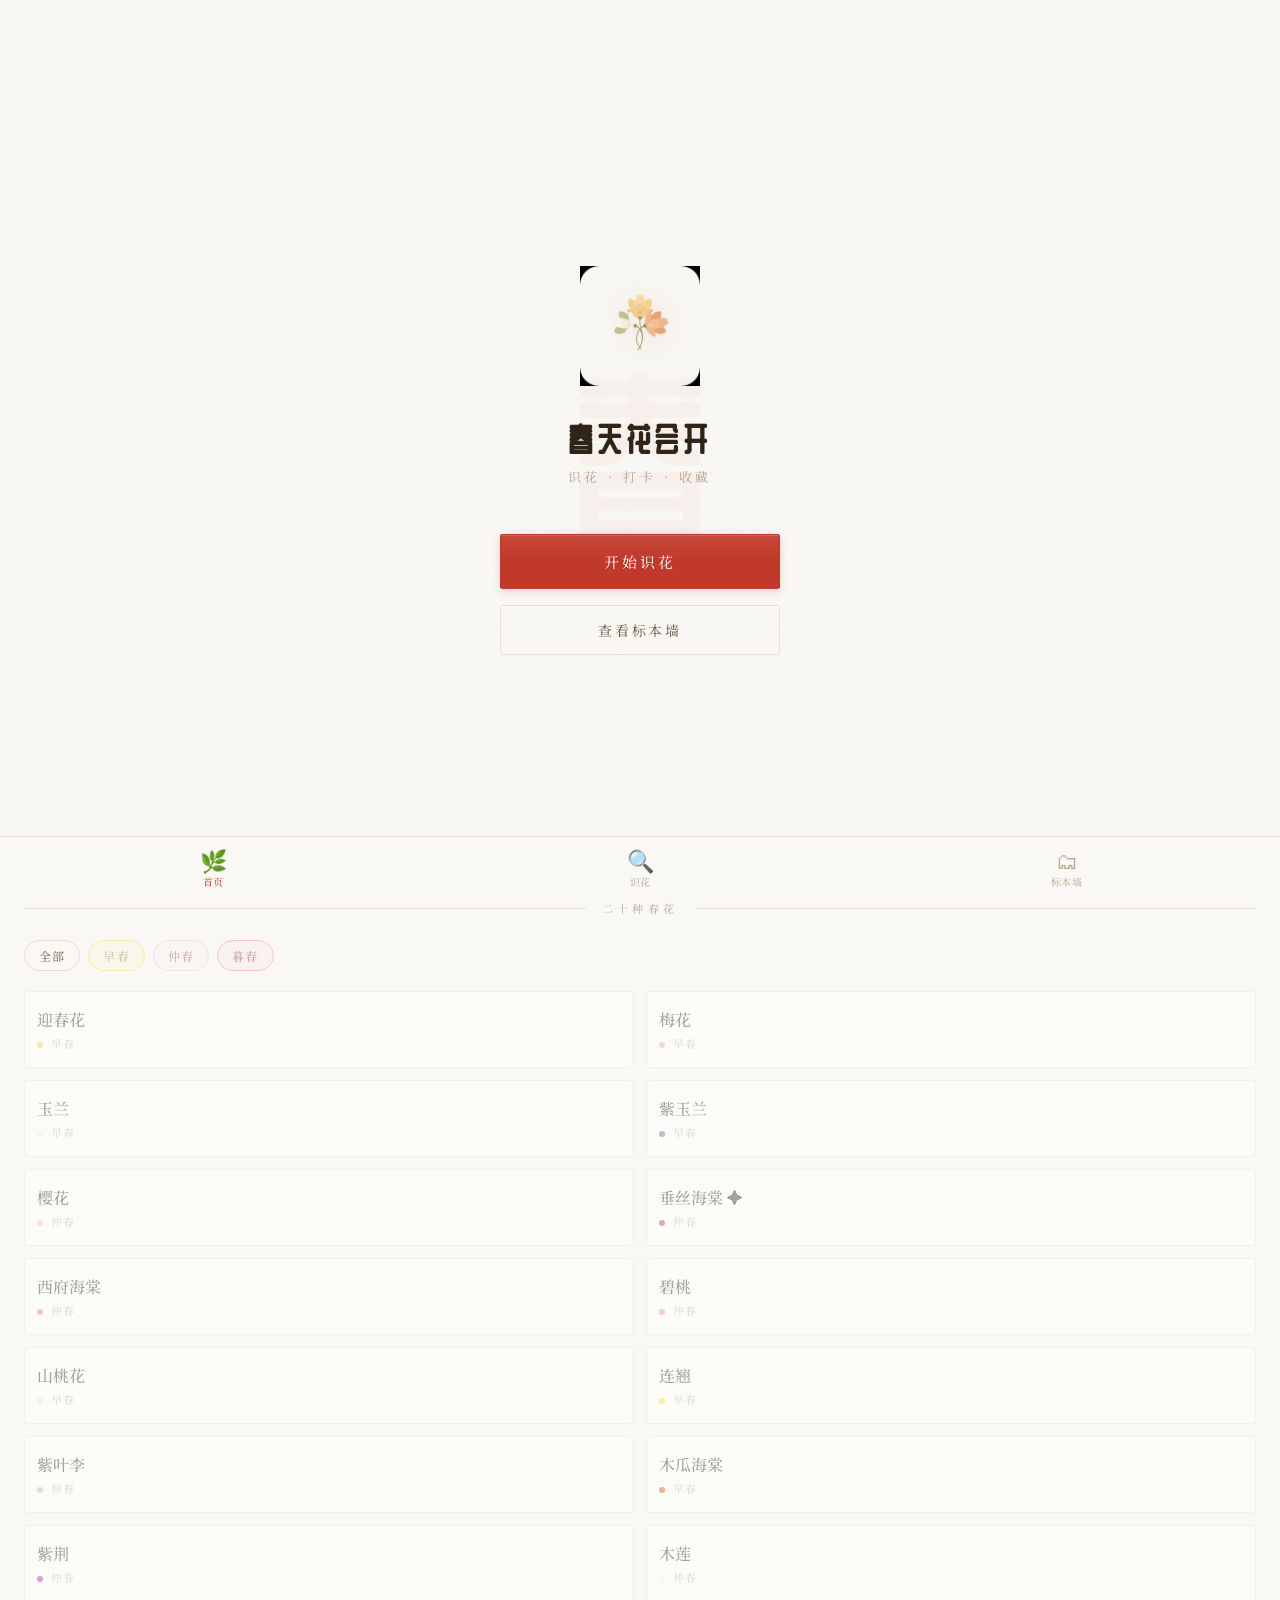
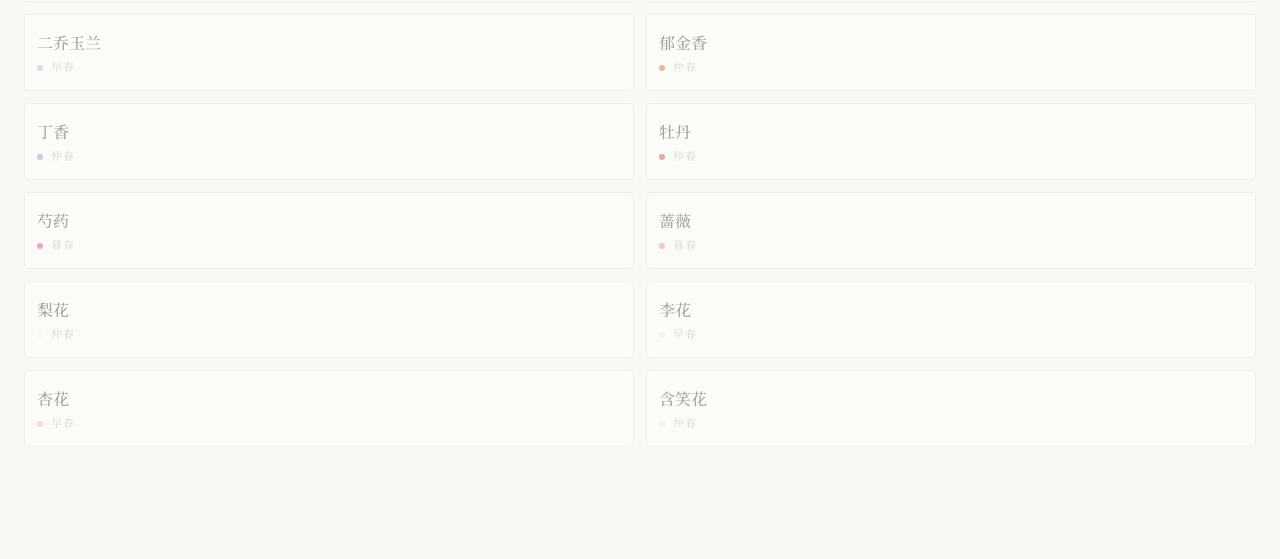
==== commit 34ee27c4: "feat: 替换首页/加载页 logo 为图标 PNG，去背景花卉图标" ====
--- a/index.html
+++ b/index.html
@@ -23,7 +23,7 @@
 
   <!-- 加载页 -->
   <div id="loading-screen" class="loading-screen">
-    <div id="loading-hero-svg"></div>
+    <div id="loading-hero-svg"><img src="icons/icon-logo.png" alt="" style="width:100px;height:100px;object-fit:contain"></div>
     <div class="loading-title">春天花会开</div>
     <div class="loading-sub">识花 · 打卡 · 收藏</div>
   </div>
@@ -154,10 +154,6 @@
     }
   </script>
 
-  <script>
-    // 加载页 hero SVG
-    document.getElementById('loading-hero-svg').innerHTML = createHeroSVG(true);
-  </script>
 
 </body>
 </html>
--- a/styles/main.css
+++ b/styles/main.css
@@ -136,6 +136,13 @@
 
 .hero-logo {
   margin-bottom: 32px;
+}
+
+.hero-logo-img {
+  width: 120px;
+  height: 120px;
+  object-fit: contain;
+  filter: drop-shadow(0 4px 16px rgba(192,57,43,0.12));
 }
 
 .hero-title {
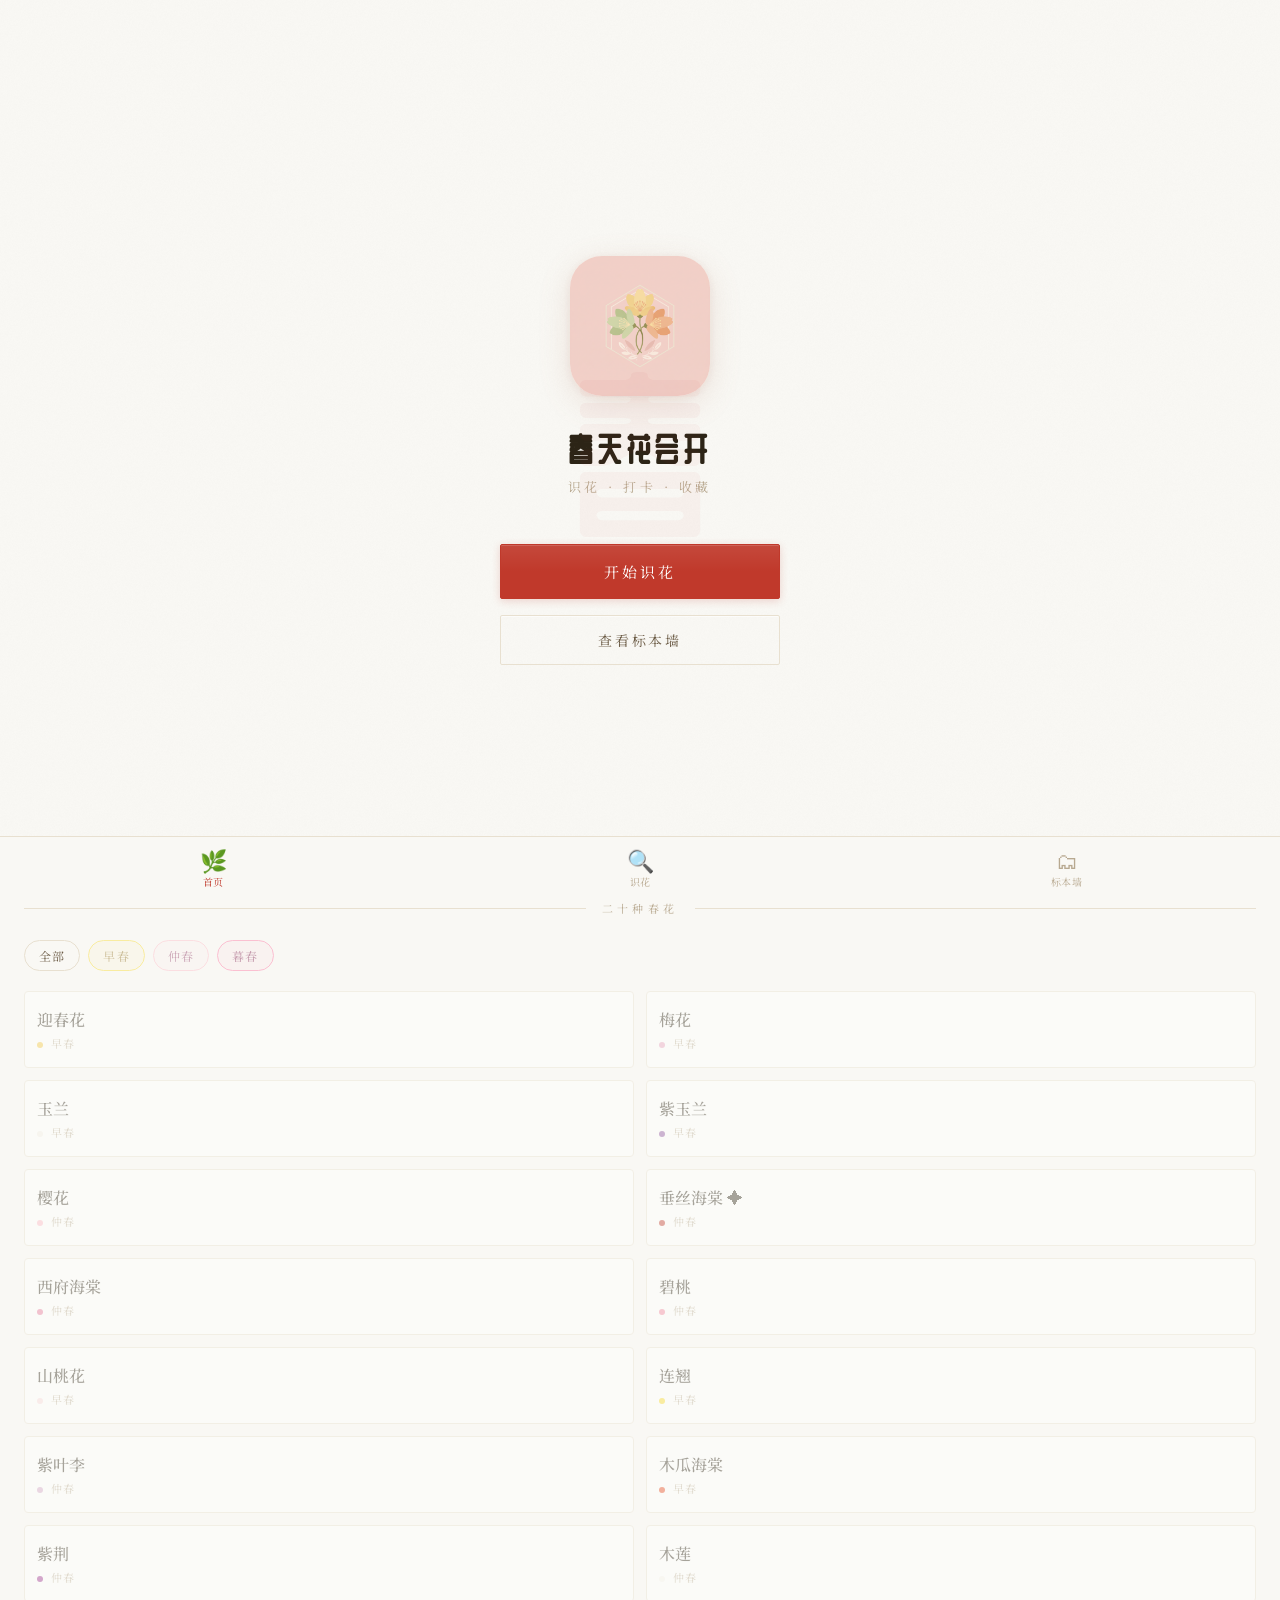
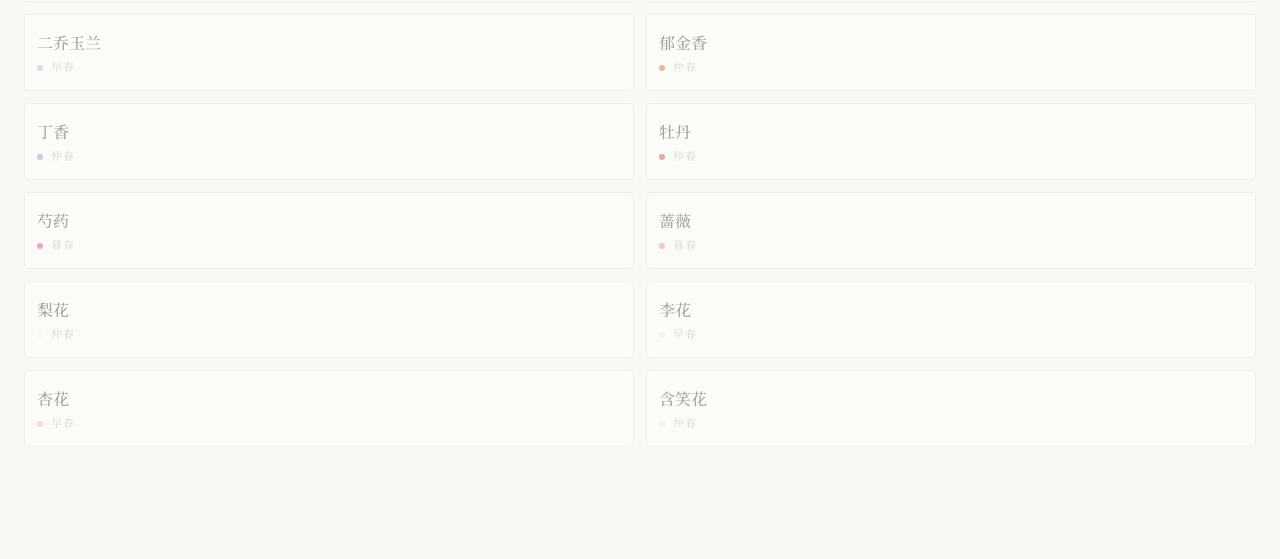
==== commit 6543008c: "fix: logo 改用原始带粉底图标，圆角样式优化，花卉更醒目" ====
--- a/index.html
+++ b/index.html
@@ -23,7 +23,7 @@
 
   <!-- 加载页 -->
   <div id="loading-screen" class="loading-screen">
-    <div id="loading-hero-svg"><img src="icons/icon-logo.png" alt="" style="width:100px;height:100px;object-fit:contain"></div>
+    <div id="loading-hero-svg"><img src="icons/icon-logo-orig.png" alt="" class="hero-logo-img"></div>
     <div class="loading-title">春天花会开</div>
     <div class="loading-sub">识花 · 打卡 · 收藏</div>
   </div>
--- a/styles/main.css
+++ b/styles/main.css
@@ -139,10 +139,11 @@
 }
 
 .hero-logo-img {
-  width: 120px;
-  height: 120px;
-  object-fit: contain;
-  filter: drop-shadow(0 4px 16px rgba(192,57,43,0.12));
+  width: 140px;
+  height: 140px;
+  object-fit: cover;
+  border-radius: 32px;
+  box-shadow: 0 8px 32px rgba(180,120,100,0.18), 0 2px 8px rgba(180,120,100,0.10);
 }
 
 .hero-title {
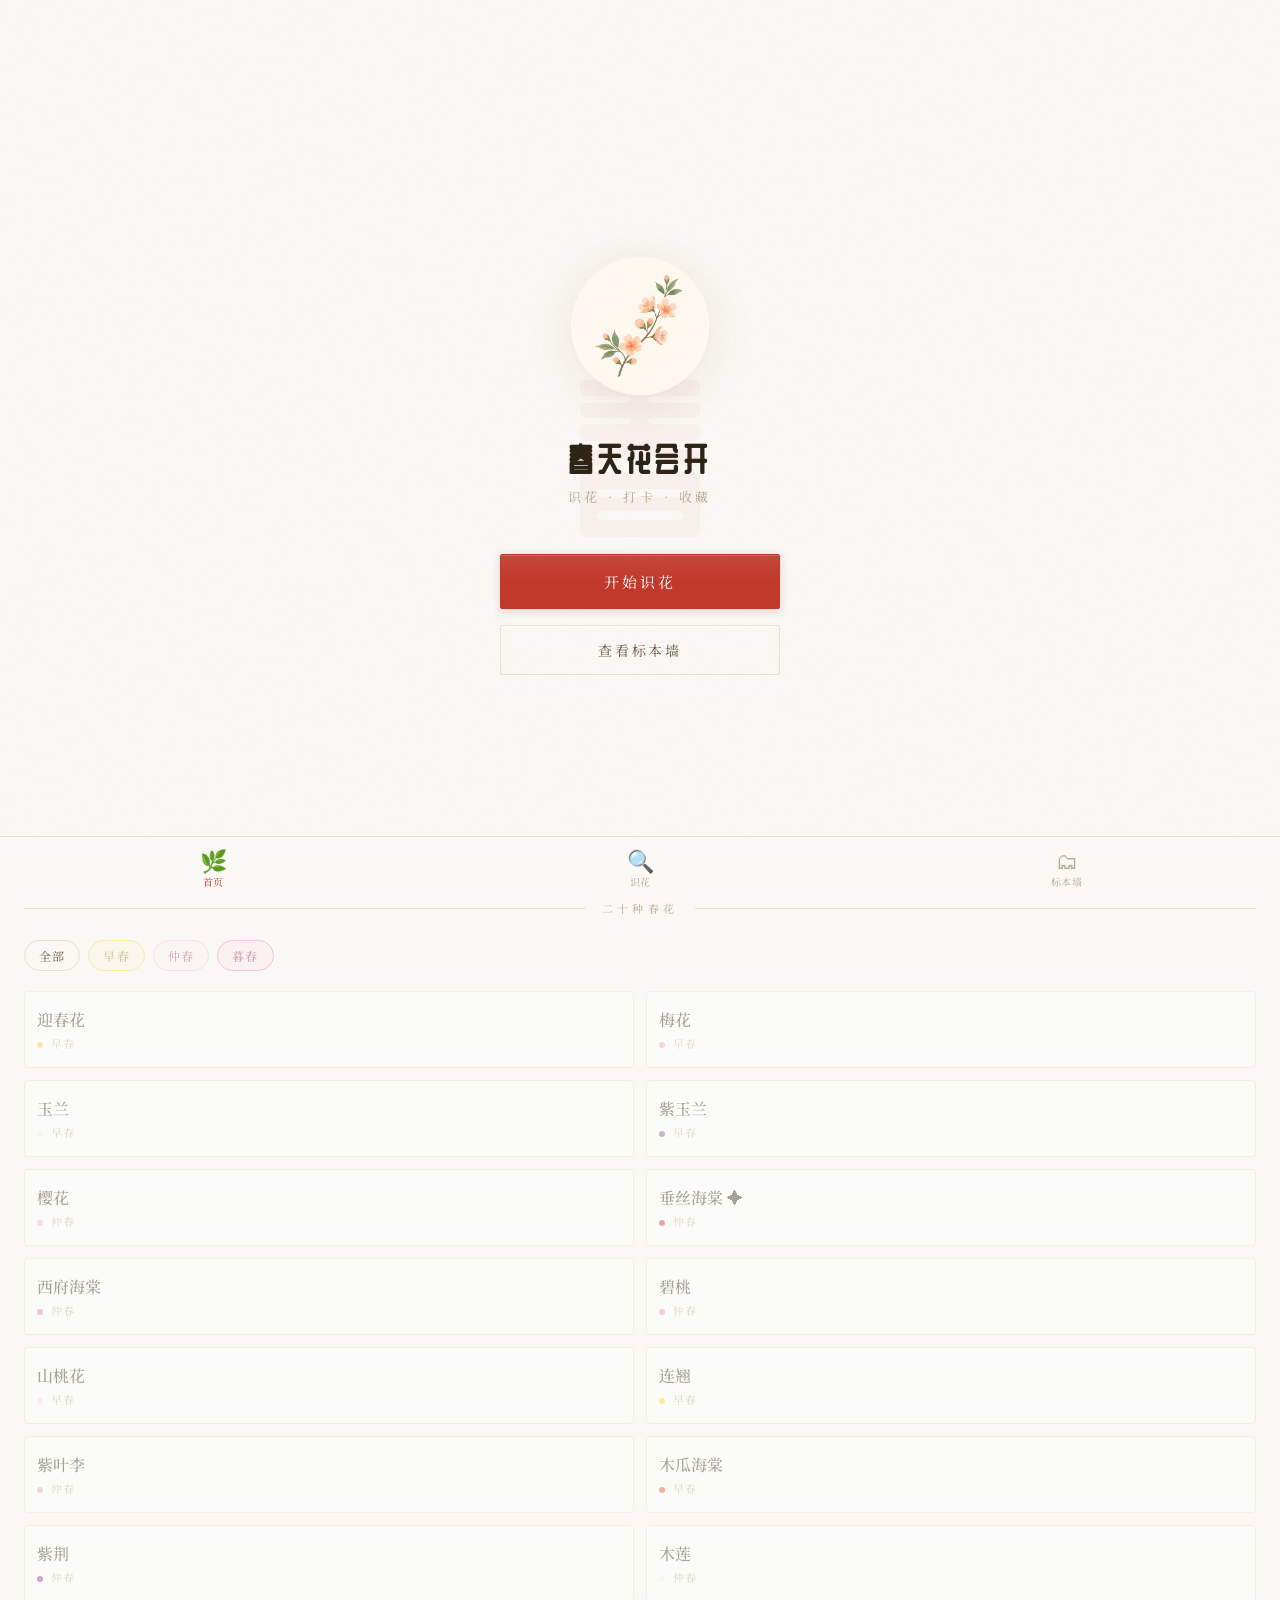
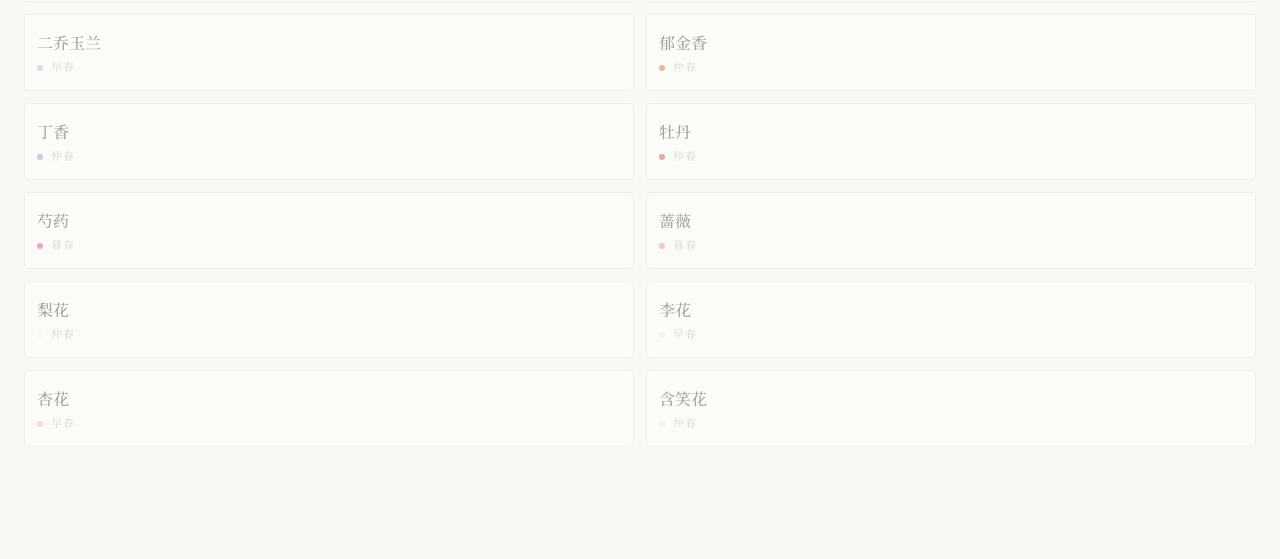
==== commit bcda3090: "fix: 首页/加载页 logo 换为花枝圆形图，彻底去除黑色圆角" ====
--- a/index.html
+++ b/index.html
@@ -23,7 +23,7 @@
 
   <!-- 加载页 -->
   <div id="loading-screen" class="loading-screen">
-    <div id="loading-hero-svg"><img src="icons/icon-logo-orig.png" alt="" class="hero-logo-img"></div>
+    <div id="loading-hero-svg"><img src="icons/icon-logo.png" alt="" class="hero-logo-img"></div>
     <div class="loading-title">春天花会开</div>
     <div class="loading-sub">识花 · 打卡 · 收藏</div>
   </div>
--- a/styles/main.css
+++ b/styles/main.css
@@ -139,11 +139,10 @@
 }
 
 .hero-logo-img {
-  width: 140px;
-  height: 140px;
-  object-fit: cover;
-  border-radius: 32px;
-  box-shadow: 0 8px 32px rgba(180,120,100,0.18), 0 2px 8px rgba(180,120,100,0.10);
+  width: 160px;
+  height: 160px;
+  object-fit: contain;
+  filter: drop-shadow(0 6px 20px rgba(180,120,90,0.15));
 }
 
 .hero-title {
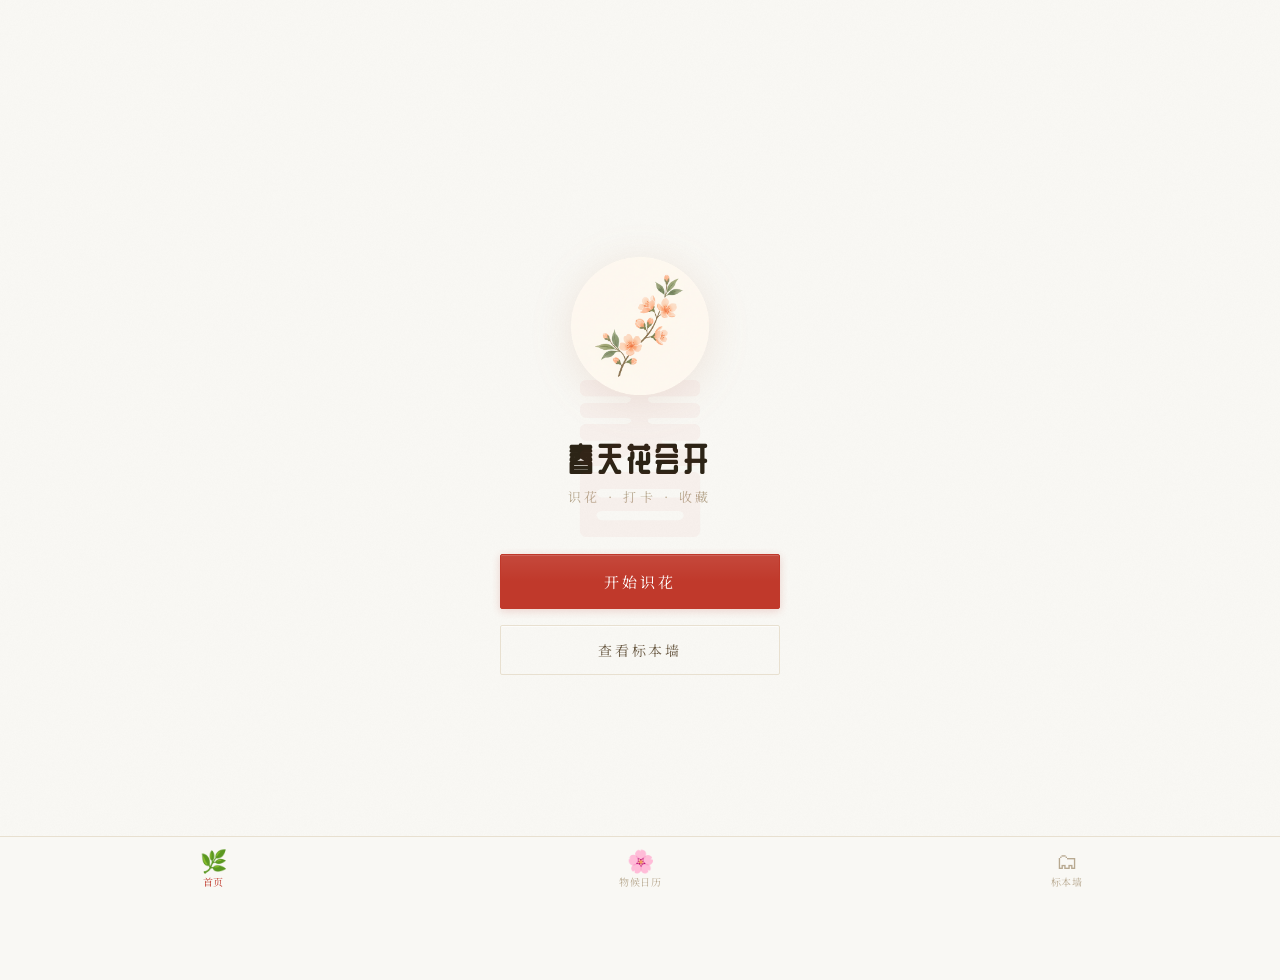
==== commit 07365161: "feat: 物候日历完成 — 识花tab改名，移除首页花卉列表，已打卡改为印章样式" ====
--- a/index.html
+++ b/index.html
@@ -16,8 +16,23 @@
   <link rel="icon" type="image/png" sizes="192x192" href="icons/icon-192.png">
   <link rel="icon" type="image/png" sizes="512x512" href="icons/icon-512.png">
   <title>春天花会开</title>
+  <!-- OpenGraph -->
+  <meta property="og:type" content="website">
+  <meta property="og:title" content="春天花会开">
+  <meta property="og:description" content="二十四种春花，一册博物标本志。识花 · 打卡 · 记录与春天的每一次相遇。">
+  <meta property="og:url" content="https://vernal-flora-archive.netlify.app">
+  <meta property="og:image" content="https://vernal-flora-archive.netlify.app/og-image.png">
+  <meta property="og:image:width" content="1200">
+  <meta property="og:image:height" content="630">
+  <meta property="og:locale" content="zh_CN">
+  <meta property="og:site_name" content="春天花会开">
+  <!-- Twitter Card -->
+  <meta name="twitter:card" content="summary_large_image">
+  <meta name="twitter:title" content="春天花会开">
+  <meta name="twitter:description" content="二十四种春花，一册博物标本志。识花 · 打卡 · 记录与春天的每一次相遇。">
+  <meta name="twitter:image" content="https://vernal-flora-archive.netlify.app/og-image.png">
   <link rel="stylesheet" href="styles/main.css">
-  <script defer src="https://cloud.umami.is/script.js" data-website-id="66c2d899-3318-4ef9-ae7c-e3d984590244"></script>
+  <script defer src="https://cloud.umami.is/script.js" data-website-id="66c2d899-3318-4ef9-ae7c-e3d984590244" data-do-not-track="true"></script>
 </head>
 <body>
 
@@ -49,40 +64,34 @@
       </div>
     </div>
 
-    <!-- 花卉速览 -->
-    <div class="home-intro">
-      <div class="section-divider">
-        <span class="section-label">二十种春花</span>
-      </div>
-
-      <!-- 时期筛选 -->
-      <div class="period-tags">
-        <span class="period-tag early active" data-period="all" style="border-color:var(--border);color:var(--ink-light);background:transparent">全部</span>
-        <span class="period-tag early active" data-period="early">早春</span>
-        <span class="period-tag mid" data-period="mid">仲春</span>
-        <span class="period-tag late" data-period="late">暮春</span>
-      </div>
-
-      <!-- 花卉卡片列表 -->
-      <div class="flower-preview-list" id="flower-preview-list">
-      </div>
-    </div>
 
   </div>
 
   <!-- ===== 识别页 ===== -->
   <div id="page-quiz" class="page">
 
-    <div class="quiz-header">
-      <div class="quiz-header-title">识花向导</div>
-      <div class="quiz-header-sub">根据特征，逐步锁定你遇见的花</div>
+    <!-- 物候日历面板 -->
+    <div id="panel-calendar" class="quiz-panel">
+      <!-- 月份轴 -->
+      <div class="calendar-month-bar" id="calendar-month-bar">
+        <button class="cal-month-btn active" data-month="2">2月</button>
+        <button class="cal-month-btn" data-month="3">3月</button>
+        <button class="cal-month-btn" data-month="4">4月</button>
+        <button class="cal-month-btn" data-month="5">5月</button>
+      </div>
+      <!-- 节气提示 -->
+      <div class="calendar-season-hint" id="calendar-season-hint"></div>
+      <!-- 花卉卡片网格 -->
+      <div class="calendar-flower-grid" id="calendar-flower-grid"></div>
     </div>
 
-    <div class="quiz-body" id="quiz-body">
-      <div class="empty-hint">
-        <div style="font-size:48px;margin-bottom:16px">🌸</div>
-        点击首页「开始识花」开始
+    <!-- 识花向导面板（从首页「开始识花」唤起） -->
+    <div id="panel-guide" class="quiz-panel" style="display:none">
+      <div class="quiz-header">
+        <div class="quiz-header-title">识花向导</div>
+        <div class="quiz-header-sub">根据特征，逐步锁定你遇见的花</div>
       </div>
+      <div class="quiz-body" id="quiz-body"></div>
     </div>
 
   </div>
@@ -120,7 +129,13 @@
       <div class="ppbc-credit-authors">
         图片捐献者：李光敏、朱鑫鑫、宋鼎、薛凯、赵宏、周繇、刘军、徐晔春、刘冰 等
       </div>
-      <div class="ppbc-credit-maker">Made with care by <span style="font-family:'Noto Serif SC',serif;letter-spacing:0.1em">luvlua</span></div>
+      <div class="ppbc-credit-maker">
+        Made with care by <span style="font-family:'Noto Serif SC',serif;letter-spacing:0.1em">luvlua</span>
+        <span class="ppbc-credit-sep">·</span>
+        <a href="https://github.com/luvlua0808-png/Vernal-Flora-Archive" target="_blank" rel="noopener" class="ppbc-credit-text-link">GitHub</a>
+        <span class="ppbc-credit-sep">·</span>
+        <a href="#" id="privacy-link" class="ppbc-credit-text-link">隐私说明</a>
+      </div>
     </div>
 
   </div>
@@ -132,8 +147,8 @@
       <span class="nav-label">首页</span>
     </button>
     <button class="nav-item" data-page="quiz">
-      <span class="nav-icon">🔍</span>
-      <span class="nav-label">识花</span>
+      <span class="nav-icon">🌸</span>
+      <span class="nav-label">物候日历</span>
     </button>
     <button class="nav-item" data-page="collection">
       <span class="nav-icon">🗂</span>
--- a/styles/main.css
+++ b/styles/main.css
@@ -776,9 +776,10 @@
   align-items: flex-end;
   opacity: 0;
   pointer-events: none;
-  transition: opacity 320ms ease;
+  transition: opacity 400ms ease;
   backdrop-filter: blur(12px) saturate(0.7);
   -webkit-backdrop-filter: blur(12px) saturate(0.7);
+  perspective: 1200px;
 }
 
 .modal-overlay.active {
@@ -791,15 +792,21 @@
   width: 100%;
   border-radius: 20px 20px 0 0;
   padding: 0 0 env(safe-area-inset-bottom, 24px);
-  transform: translateY(100%);
-  transition: transform 380ms cubic-bezier(0.32, 0.72, 0, 1);
+  transform: translateY(60px) rotateX(12deg);
+  transform-origin: bottom center;
+  opacity: 0;
+  transition:
+    transform 520ms cubic-bezier(0.22, 1, 0.36, 1),
+    opacity 380ms ease;
   max-height: 92vh;
   overflow-y: auto;
   overflow-x: hidden;
+  will-change: transform, opacity;
 }
 
 .modal-overlay.active .modal-sheet {
-  transform: translateY(0);
+  transform: translateY(0) rotateX(0deg);
+  opacity: 1;
 }
 
 .modal-handle {
@@ -1423,6 +1430,99 @@
   letter-spacing: 0.12em;
   margin-top: 8px;
   opacity: 0.55;
+  display: flex;
+  align-items: center;
+  justify-content: center;
+  flex-wrap: wrap;
+  gap: 0 4px;
+}
+
+.ppbc-credit-sep {
+  color: var(--border);
+  opacity: 0.8;
+}
+
+.ppbc-credit-text-link {
+  color: var(--ink-light);
+  text-decoration: none;
+  border-bottom: 1px solid var(--border);
+}
+
+.ppbc-credit-text-link:active {
+  opacity: 0.7;
+}
+
+/* ===== 隐私说明浮层 ===== */
+.privacy-sheet-overlay {
+  position: fixed;
+  inset: 0;
+  background: rgba(36, 28, 16, 0.5);
+  z-index: 220;
+  display: flex;
+  align-items: flex-end;
+  opacity: 0;
+  pointer-events: none;
+  transition: opacity 300ms ease;
+  backdrop-filter: blur(8px);
+  -webkit-backdrop-filter: blur(8px);
+}
+
+.privacy-sheet-overlay.active {
+  opacity: 1;
+  pointer-events: all;
+}
+
+.privacy-sheet {
+  background: var(--bg);
+  width: 100%;
+  border-radius: 20px 20px 0 0;
+  padding: 20px 24px 40px;
+  transform: translateY(100%);
+  transition: transform 400ms cubic-bezier(0.22, 1, 0.36, 1);
+}
+
+.privacy-sheet-overlay.active .privacy-sheet {
+  transform: translateY(0);
+}
+
+.privacy-sheet-title {
+  font-size: 15px;
+  font-weight: 600;
+  color: var(--ink);
+  letter-spacing: 0.1em;
+  margin-bottom: 16px;
+  font-family: 'Noto Serif SC', serif;
+  text-align: center;
+}
+
+.privacy-sheet-body {
+  font-size: 13px;
+  color: var(--ink-light);
+  line-height: 1.9;
+  letter-spacing: 0.04em;
+}
+
+.privacy-sheet-body p {
+  margin-bottom: 10px;
+}
+
+.privacy-sheet-body strong {
+  color: var(--ink);
+  font-weight: 500;
+}
+
+.privacy-sheet-close {
+  display: block;
+  width: 100%;
+  margin-top: 20px;
+  padding: 12px;
+  background: transparent;
+  border: 1px solid var(--border);
+  border-radius: 10px;
+  font-size: 13px;
+  color: var(--ink-light);
+  letter-spacing: 0.1em;
+  cursor: pointer;
 }
 
 /* ===== ACHIEVEMENT ENTRY in collection header ===== */
@@ -1445,3 +1545,150 @@
 .ach-entry-btn:active {
   background: var(--border);
 }
+
+/* ===== 识花页子 TAB ===== */
+.quiz-sub-tabs {
+  display: flex;
+  gap: 0;
+  padding: 12px 20px 0;
+  border-bottom: 1px solid var(--border);
+  background: var(--bg);
+  position: sticky;
+  top: 0;
+  z-index: 10;
+}
+
+.quiz-sub-tab {
+  flex: 1;
+  padding: 9px 0;
+  background: transparent;
+  border: none;
+  border-bottom: 2px solid transparent;
+  font-size: 13px;
+  color: var(--ink-faint);
+  letter-spacing: 0.12em;
+  font-family: 'Noto Serif SC', serif;
+  cursor: pointer;
+  transition: color 200ms, border-color 200ms;
+}
+
+.quiz-sub-tab.active {
+  color: var(--accent);
+  border-bottom-color: var(--accent);
+}
+
+.quiz-panel {
+  padding: 0;
+}
+
+/* ===== 物候日历 ===== */
+.calendar-month-bar {
+  display: flex;
+  gap: 8px;
+  padding: 14px 20px 10px;
+  overflow-x: auto;
+  scrollbar-width: none;
+}
+
+.calendar-month-bar::-webkit-scrollbar { display: none; }
+
+.cal-month-btn {
+  flex-shrink: 0;
+  padding: 6px 18px;
+  border: 1px solid var(--border);
+  border-radius: 20px;
+  background: transparent;
+  font-size: 13px;
+  color: var(--ink-light);
+  letter-spacing: 0.1em;
+  font-family: 'Noto Serif SC', serif;
+  cursor: pointer;
+  transition: all 220ms ease;
+}
+
+.cal-month-btn.active {
+  background: var(--accent);
+  border-color: var(--accent);
+  color: #fff;
+}
+
+.calendar-season-hint {
+  display: flex;
+  align-items: baseline;
+  gap: 8px;
+  padding: 0 20px 12px;
+}
+
+.cal-solar-term {
+  font-size: 11px;
+  color: var(--accent);
+  letter-spacing: 0.15em;
+  font-family: 'Noto Serif SC', serif;
+  flex-shrink: 0;
+}
+
+.cal-season-desc {
+  font-size: 11px;
+  color: var(--ink-faint);
+  letter-spacing: 0.05em;
+  line-height: 1.6;
+}
+
+.calendar-flower-grid {
+  display: grid;
+  grid-template-columns: repeat(3, 1fr);
+  gap: 10px;
+  padding: 0 14px 24px;
+}
+
+.cal-flower-card {
+  position: relative;
+  background: var(--surface);
+  border: 1px solid var(--border);
+  border-radius: 12px;
+  padding: 14px 8px 10px;
+  display: flex;
+  flex-direction: column;
+  align-items: center;
+  gap: 6px;
+  cursor: pointer;
+  transition: transform 160ms ease, box-shadow 160ms ease;
+  -webkit-tap-highlight-color: transparent;
+}
+
+.cal-flower-card:active {
+  transform: scale(0.96);
+}
+
+.cal-flower-svg {
+  width: 52px;
+  height: 52px;
+  display: flex;
+  align-items: center;
+  justify-content: center;
+}
+
+.cal-flower-name {
+  font-size: 12px;
+  color: var(--ink);
+  letter-spacing: 0.1em;
+  font-family: 'Noto Serif SC', serif;
+  text-align: center;
+}
+
+.cal-flower-period {
+  font-size: 10px;
+  color: var(--ink-faint);
+  letter-spacing: 0.04em;
+  text-align: center;
+  line-height: 1.4;
+}
+
+.cal-flower-stamp {
+  position: absolute;
+  top: 4px;
+  right: 4px;
+  opacity: 0.82;
+  pointer-events: none;
+  animation: stampIn 350ms cubic-bezier(0.34, 1.56, 0.64, 1) both;
+}
